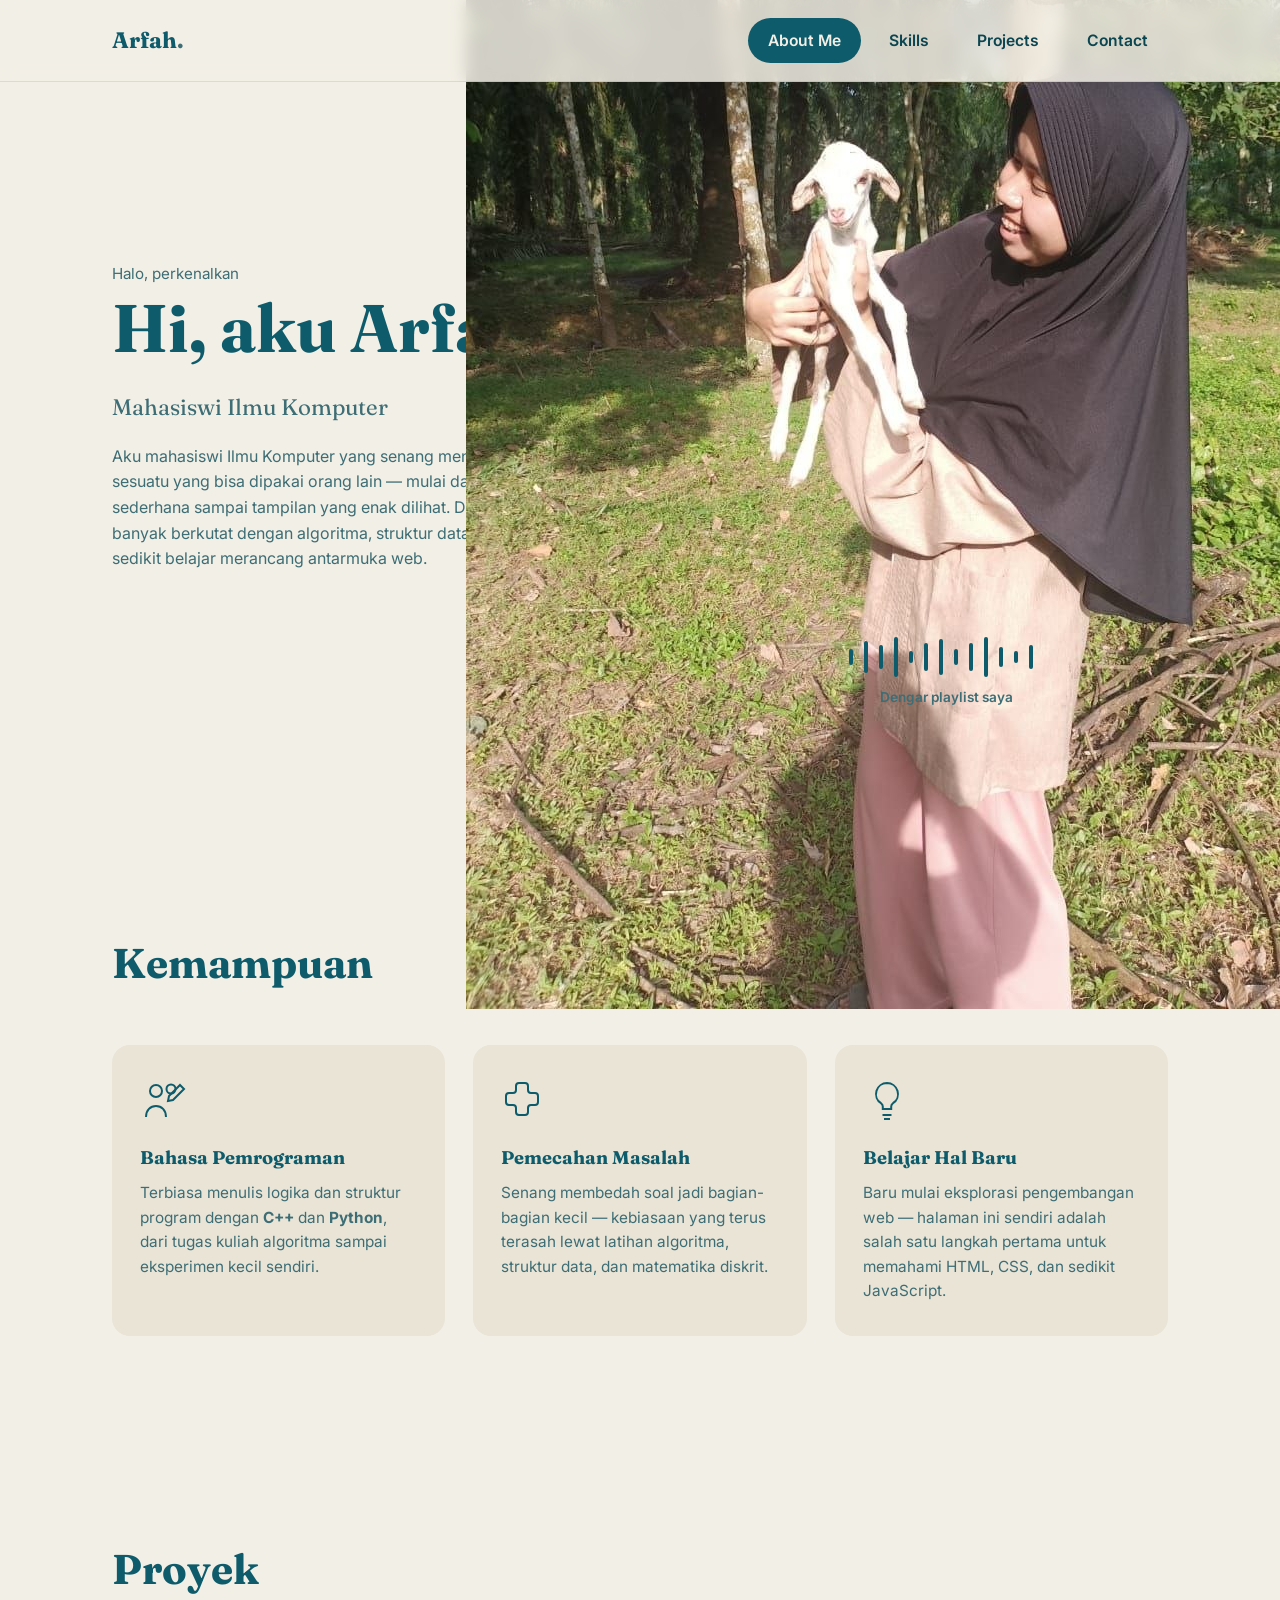
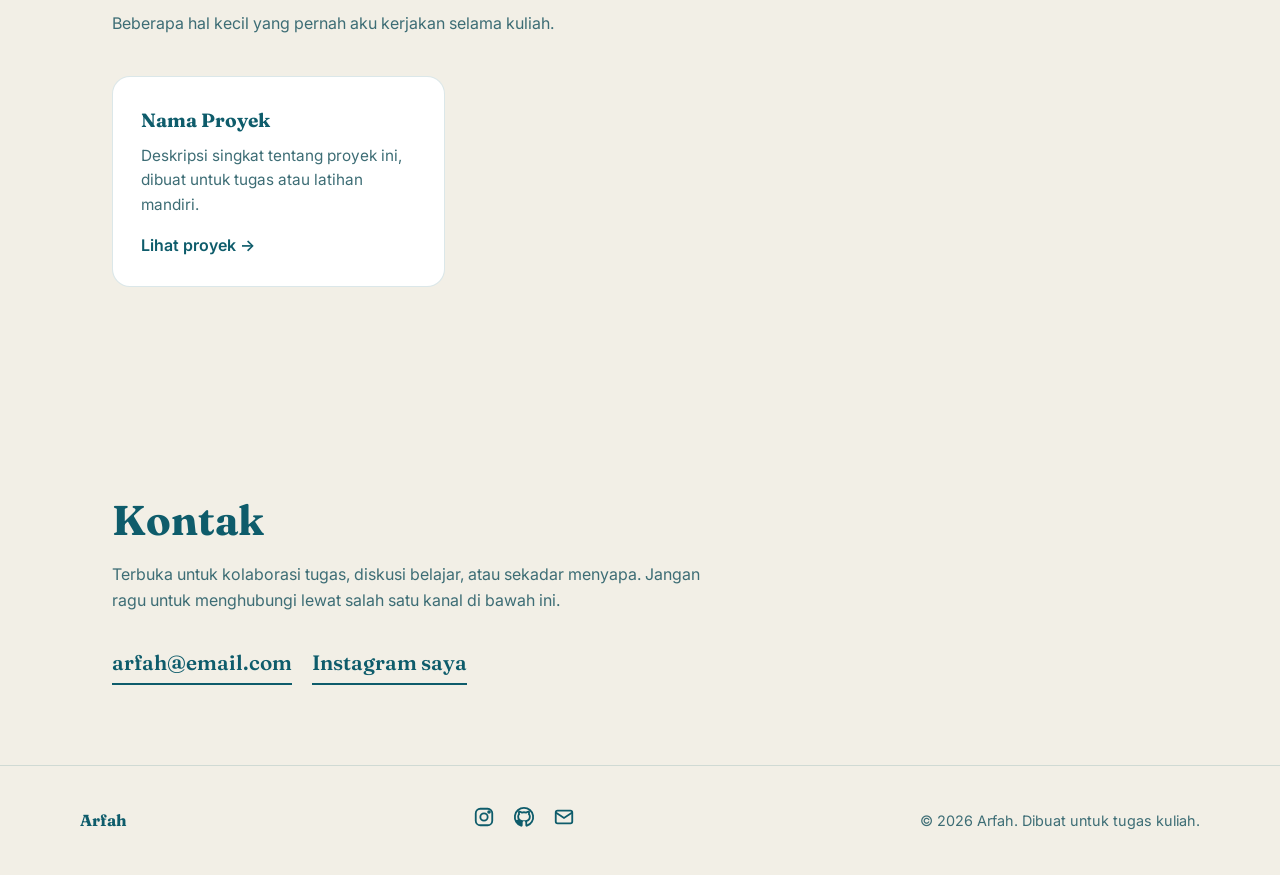
==== index.html @ 756901bc "Update index.html" ====
<!DOCTYPE html>
<html lang="id">
<head>
<meta charset="UTF-8">
<meta name="viewport" content="width=device-width, initial-scale=1.0">
<title>Arfah — Portofolio</title>
<link rel="preconnect" href="https://fonts.googleapis.com">
<link rel="preconnect" href="https://fonts.gstatic.com" crossorigin>
<link href="https://fonts.googleapis.com/css2?family=Fraunces:opsz,wght@9..144,400;9..144,600;9..144,700&family=Inter:wght@400;500;600;700&display=swap" rel="stylesheet">
<link rel="stylesheet" href="style.css">
</head>
<body>
 
<header class="topbar" id="topbar">
  <div class="topbar__inner">
    <a href="#about" class="brand">Arfah<span class="brand__dot">.</span></a>
    <nav class="nav" id="nav">
      <a href="#about" class="nav__link" data-section="about">About Me</a>
      <a href="#skills" class="nav__link" data-section="skills">Skills</a>
      <a href="#projects" class="nav__link" data-section="projects">Projects</a>
      <a href="#contact" class="nav__link" data-section="contact">Contact</a>
    </nav>
    <button class="nav-toggle" id="navToggle" aria-label="Buka menu" aria-expanded="false">
      <span></span><span></span><span></span>
    </button>
  </div>
</header>
 
<main>
 
  <!-- ABOUT -->
  <section id="about" class="section about">
    <div class="about__text">
      <p class="eyebrow">Halo, perkenalkan</p>
      <h1 class="about__title">Hi, aku Arfah</h1>
      <p class="about__role">Mahasiswi Ilmu Komputer</p>
      <p class="about__desc">
        Aku mahasiswi Ilmu Komputer yang senang mengubah ide jadi sesuatu yang bisa
        dipakai orang lain — mulai dari coretan logika sederhana sampai tampilan yang
        enak dilihat. Di semester ini aku banyak berkutat dengan algoritma, struktur data,
        dan sedikit demi sedikit belajar merancang antarmuka web.
      </p>
    </div>
    <div class="about__media">
      <div class="photo-box">
        <img src="arfah&mbek.jpg" alt="Foto Arfah">
      </div>
      <a href="https://open.spotify.com/user/gantidengantautanmu" class="waveform-link" target="_blank" rel="noopener" aria-label="Dengar playlist saya di Spotify">
        <svg class="waveform" viewBox="0 0 200 40" aria-hidden="true">
          <g stroke="currentColor" stroke-width="4" stroke-linecap="round">
            <line x1="5" y1="14" x2="5" y2="26"/>
            <line x1="20" y1="6" x2="20" y2="34"/>
            <line x1="35" y1="10" x2="35" y2="30"/>
            <line x1="50" y1="2" x2="50" y2="38"/>
            <line x1="65" y1="16" x2="65" y2="24"/>
            <line x1="80" y1="8" x2="80" y2="32"/>
            <line x1="95" y1="4" x2="95" y2="36"/>
            <line x1="110" y1="14" x2="110" y2="26"/>
            <line x1="125" y1="8" x2="125" y2="32"/>
            <line x1="140" y1="2" x2="140" y2="38"/>
            <line x1="155" y1="12" x2="155" y2="28"/>
            <line x1="170" y1="16" x2="170" y2="24"/>
            <line x1="185" y1="10" x2="185" y2="30"/>
          </g>
        </svg>
        <span class="waveform-link__label">Dengar playlist saya</span>
      </a>
    </div>
  </section>
 
  <!-- SKILLS -->
  <section id="skills" class="section skills">
    <h2 class="section__heading">Kemampuan</h2>
    <div class="skills__grid">
 
      <div class="skill-card">
        <div class="skill-card__icon">
          <svg viewBox="0 0 48 48" fill="none" stroke="currentColor" stroke-width="2">
            <circle cx="16" cy="14" r="6"/>
            <path d="M6 40c0-7 4.5-11 10-11s10 4 10 11"/>
            <circle cx="31" cy="12" r="4.5"/>
            <path d="M40 8l4 4-11 11-5 1 1-5z"/>
          </svg>
        </div>
        <h3>Bahasa Pemrograman</h3>
        <p>Terbiasa menulis logika dan struktur program dengan <strong>C++</strong> dan
          <strong>Python</strong>, dari tugas kuliah algoritma sampai eksperimen kecil sendiri.</p>
      </div>
 
      <div class="skill-card">
        <div class="skill-card__icon">
          <svg viewBox="0 0 48 48" fill="none" stroke="currentColor" stroke-width="2">
            <path d="M18 6h6a3 3 0 013 3v4a3 3 0 003 3h4a3 3 0 013 3v6a3 3 0 01-3 3h-4a3 3 0 00-3 3v4a3 3 0 01-3 3h-6a3 3 0 01-3-3v-4a3 3 0 00-3-3H8a3 3 0 01-3-3v-6a3 3 0 013-3h4a3 3 0 003-3V9a3 3 0 013-3z"/>
          </svg>
        </div>
        <h3>Pemecahan Masalah</h3>
        <p>Senang membedah soal jadi bagian-bagian kecil — kebiasaan yang terus terasah lewat
          latihan algoritma, struktur data, dan matematika diskrit.</p>
      </div>
 
      <div class="skill-card">
        <div class="skill-card__icon">
          <svg viewBox="0 0 48 48" fill="none" stroke="currentColor" stroke-width="2">
            <path d="M24 6a11 11 0 00-6 20.2c1.1.8 1.8 2 1.8 3.3V32h8.4v-2.5c0-1.3.7-2.5 1.8-3.3A11 11 0 0024 6z"/>
            <path d="M19.5 38h9M21 42h6"/>
          </svg>
        </div>
        <h3>Belajar Hal Baru</h3>
        <p>Baru mulai eksplorasi pengembangan web — halaman ini sendiri adalah salah satu
          langkah pertama untuk memahami HTML, CSS, dan sedikit JavaScript.</p>
      </div>
 
    </div>
  </section>
 
  <!-- PROJECTS -->
  <section id="projects" class="section projects">
    <h2 class="section__heading">Proyek</h2>
    <p class="section__intro">Beberapa hal kecil yang pernah aku kerjakan selama kuliah.</p>
 
    <div class="projects__grid">
      <article class="project-card">
        <h3>Nama Proyek</h3>
        <p>Deskripsi singkat tentang proyek ini, dibuat untuk tugas atau latihan mandiri.</p>
        <a href="#" class="project-card__link">Lihat proyek →</a>
      </article>
    </div>
  </section>
 
  <!-- CONTACT -->
  <section id="contact" class="section contact">
    <h2 class="section__heading">Kontak</h2>
    <p class="section__intro">
      Terbuka untuk kolaborasi tugas, diskusi belajar, atau sekadar menyapa.
      Jangan ragu untuk menghubungi lewat salah satu kanal di bawah ini.
    </p>
    <div class="contact__links">
      <a href="mailto:arfah@email.com" class="contact__link">arfah@email.com</a>
      <a href="#" class="contact__link">Instagram saya</a>
    </div>
  </section>
 
</main>
 
<footer class="footer">
  <div class="footer__inner">
    <p class="footer__name">Arfah</p>
    <div class="footer__socials">
      <a href="#" aria-label="Instagram">
        <svg viewBox="0 0 24 24" fill="none" stroke="currentColor" stroke-width="2"><rect x="3" y="3" width="18" height="18" rx="5"/><circle cx="12" cy="12" r="4"/><circle cx="17.5" cy="6.5" r="1"/></svg>
      </a>
      <a href="#" aria-label="GitHub">
        <svg viewBox="0 0 24 24" fill="none" stroke="currentColor" stroke-width="2"><path d="M12 2a10 10 0 00-3.16 19.49c.5.09.68-.22.68-.48v-1.7c-2.78.6-3.37-1.34-3.37-1.34-.46-1.16-1.11-1.47-1.11-1.47-.91-.62.07-.6.07-.6 1 .07 1.53 1.03 1.53 1.03.89 1.53 2.34 1.09 2.91.83.09-.65.35-1.09.63-1.34-2.22-.25-4.56-1.11-4.56-4.94 0-1.09.39-1.98 1.03-2.68-.1-.25-.45-1.27.1-2.65 0 0 .84-.27 2.75 1.02a9.4 9.4 0 015 0c1.9-1.29 2.75-1.02 2.75-1.02.55 1.38.2 2.4.1 2.65.64.7 1.03 1.59 1.03 2.68 0 3.84-2.34 4.68-4.57 4.93.36.31.68.92.68 1.85v2.74c0 .27.18.58.69.48A10 10 0 0012 2z"/></svg>
      </a>
      <a href="mailto:arfah@email.com" aria-label="Email">
        <svg viewBox="0 0 24 24" fill="none" stroke="currentColor" stroke-width="2"><rect x="3" y="5" width="18" height="14" rx="2"/><path d="M3 7l9 6 9-6"/></svg>
      </a>
    </div>
    <p class="footer__copy">© 2026 Arfah. Dibuat untuk tugas kuliah.</p>
  </div>
</footer>
 
<script src="script.js"></script>
</body>
</html>
---- style.css ----
/* ===== Variabel & Reset ===== */
:root {
  --bg: #f2efe6;
  --ink: #0e5c6b;
  --ink-dark: #0a4550;
  --ink-soft: #3d6d75;
  --paper: #ffffff;
  --card: #e9e4d6;
  --radius: 18px;
  --max-width: 1120px;
  --font-display: "Fraunces", serif;
  --font-body: "Inter", sans-serif;
}
 
* { box-sizing: border-box; }
 
html {
  scroll-behavior: smooth;
  scroll-padding-top: 90px;
}
 
body {
  margin: 0;
  background: var(--bg);
  color: var(--ink-dark);
  font-family: var(--font-body);
  line-height: 1.6;
}
 
h1, h2, h3 {
  font-family: var(--font-display);
  color: var(--ink);
  margin: 0 0 0.4em;
}
 
p { margin: 0 0 1em; }
 
a { color: inherit; }
 
.section {
  max-width: var(--max-width);
  margin: 0 auto;
  padding: 120px 32px 80px;
}
 
.section__heading {
  font-size: clamp(2rem, 4vw, 2.6rem);
  margin-bottom: 0.2em;
}
 
.section__intro {
  max-width: 60ch;
  color: var(--ink-soft);
}
 
.eyebrow {
  color: var(--ink-soft);
  font-size: 0.95rem;
  margin-bottom: 0.4em;
}
 
.btn {
  display: inline-block;
  padding: 14px 28px;
  border-radius: 999px;
  font-weight: 600;
  text-decoration: none;
  transition: transform 0.15s ease, background 0.15s ease;
}
 
.btn--primary {
  background: var(--ink);
  color: var(--bg);
}
 
.btn--primary:hover {
  background: var(--ink-dark);
  transform: translateY(-2px);
}
 
/* ===== Top Navigation ===== */
.topbar {
  position: fixed;
  top: 0;
  left: 0;
  right: 0;
  z-index: 100;
  background: rgba(242, 239, 230, 0.85);
  backdrop-filter: blur(8px);
  border-bottom: 1px solid rgba(14, 92, 107, 0.12);
}
 
.topbar__inner {
  max-width: var(--max-width);
  margin: 0 auto;
  padding: 18px 32px;
  display: flex;
  align-items: center;
  justify-content: space-between;
}
 
.brand {
  font-family: var(--font-display);
  font-size: 1.4rem;
  font-weight: 700;
  color: var(--ink);
  text-decoration: none;
}
 
.brand__dot { color: var(--ink-soft); }
 
.nav {
  display: flex;
  gap: 8px;
}
 
.nav__link {
  text-decoration: none;
  color: var(--ink-dark);
  font-weight: 600;
  font-size: 0.98rem;
  padding: 10px 20px;
  border-radius: 999px;
  transition: background 0.2s ease, color 0.2s ease;
}
 
.nav__link:hover {
  background: rgba(14, 92, 107, 0.08);
}
 
.nav__link.is-active {
  background: var(--ink);
  color: var(--bg);
}
 
.nav-toggle {
  display: none;
  flex-direction: column;
  justify-content: center;
  gap: 5px;
  width: 40px;
  height: 40px;
  background: none;
  border: none;
  cursor: pointer;
}
 
.nav-toggle span {
  display: block;
  width: 100%;
  height: 2px;
  background: var(--ink);
}
 
/* ===== About ===== */
.about {
  display: flex;
  align-items: center;
  gap: 64px;
  min-height: 90vh;
}
 
.about__text { flex: 1 1 50%; }
 
.about__title {
  font-size: clamp(2.6rem, 6vw, 4.2rem);
  line-height: 1.05;
}
 
.about__role {
  font-family: var(--font-display);
  font-size: 1.4rem;
  color: var(--ink-soft);
  margin-bottom: 0.8em;
}
 
.about__desc {
  max-width: 52ch;
  color: var(--ink-soft);
}
 
.about__media {
  flex: 1 1 40%;
  display: flex;
  flex-direction: column;
  align-items: center;
  gap: 20px;
}
 
.photo-box {
  width: 100%;
  aspect-ratio: 4 / 5;
  max-width: 380px;
  background: var(--ink);
  border-radius: var(--radius);
  display: flex;
  align-items: center;
  justify-content: center;
  color: var(--bg);
  font-weight: 600;
  letter-spacing: 0.04em;
  text-align: center;
  padding: 20px;
}
 
.waveform-link {
  display: inline-flex;
  flex-direction: column;
  align-items: center;
  gap: 10px;
  text-decoration: none;
  color: var(--ink);
  padding: 10px 18px;
  border-radius: 999px;
  transition: background 0.2s ease, transform 0.15s ease;
}
 
.waveform-link:hover {
  background: rgba(14, 92, 107, 0.08);
  transform: translateY(-2px);
}
 
.waveform {
  width: 200px;
  height: 40px;
  color: var(--ink);
}
 
.waveform-link__label {
  font-size: 0.85rem;
  font-weight: 600;
  color: var(--ink-soft);
}
 
/* ===== Skills ===== */
.skills__grid {
  display: grid;
  grid-template-columns: repeat(3, 1fr);
  gap: 28px;
  margin-top: 48px;
}
 
.skill-card {
  background: var(--card);
  border-radius: var(--radius);
  padding: 32px 28px;
}
 
.skill-card__icon {
  width: 48px;
  height: 48px;
  color: var(--ink);
  margin-bottom: 18px;
}
 
.skill-card h3 {
  font-size: 1.15rem;
  margin-bottom: 0.5em;
}
 
.skill-card p {
  color: var(--ink-soft);
  font-size: 0.96rem;
  margin: 0;
}
 
/* ===== Projects ===== */
.projects__grid {
  display: grid;
  grid-template-columns: repeat(3, 1fr);
  gap: 28px;
  margin-top: 40px;
}
 
.project-card {
  grid-column: span 1;
  max-width: 380px;
  background: var(--paper);
  border: 1px solid rgba(14, 92, 107, 0.15);
  border-radius: var(--radius);
  padding: 28px;
  display: flex;
  flex-direction: column;
}
 
.project-card h3 {
  font-size: 1.2rem;
}
 
.project-card p {
  color: var(--ink-soft);
  font-size: 0.96rem;
  flex-grow: 1;
}
 
.project-card__link {
  text-decoration: none;
  font-weight: 600;
  color: var(--ink);
}
 
/* ===== Contact ===== */
.contact__links {
  display: flex;
  flex-wrap: wrap;
  gap: 20px;
  margin-top: 32px;
}
 
.contact__link {
  text-decoration: none;
  font-family: var(--font-display);
  font-weight: 600;
  font-size: 1.3rem;
  color: var(--ink);
  border-bottom: 2px solid var(--ink);
  padding-bottom: 4px;
}
 
/* ===== Footer ===== */
.footer {
  border-top: 1px solid rgba(14, 92, 107, 0.15);
  padding: 40px 32px;
}
 
.footer__inner {
  max-width: var(--max-width);
  margin: 0 auto;
  display: flex;
  flex-wrap: wrap;
  align-items: center;
  justify-content: space-between;
  gap: 20px;
}
 
.footer__name {
  font-family: var(--font-display);
  font-weight: 700;
  color: var(--ink);
  margin: 0;
}
 
.footer__socials {
  display: flex;
  gap: 18px;
}
 
.footer__socials svg {
  width: 22px;
  height: 22px;
  color: var(--ink);
}
 
.footer__copy {
  color: var(--ink-soft);
  font-size: 0.9rem;
  margin: 0;
}
 
/* ===== Media Queries ===== */
@media (max-width: 900px) {
  .about { flex-direction: column-reverse; text-align: center; gap: 40px; }
  .about__desc { margin-left: auto; margin-right: auto; }
  .about__media { align-items: center; }
  .skills__grid { grid-template-columns: repeat(2, 1fr); }
  .projects__grid { grid-template-columns: repeat(2, 1fr); }
}
 
@media (max-width: 680px) {
  .topbar__inner { padding: 16px 20px; }
  .nav {
    position: absolute;
    top: 100%;
    left: 0;
    right: 0;
    background: var(--bg);
    flex-direction: column;
    padding: 12px 20px 20px;
    border-bottom: 1px solid rgba(14, 92, 107, 0.12);
    display: none;
  }
  .nav.is-open { display: flex; }
  .nav__link { text-align: center; }
  .nav-toggle { display: flex; }
 
  .section { padding: 100px 20px 60px; }
  .skills__grid { grid-template-columns: 1fr; }
  .projects__grid { grid-template-columns: 1fr; }
  .footer__inner { flex-direction: column; text-align: center; }
}
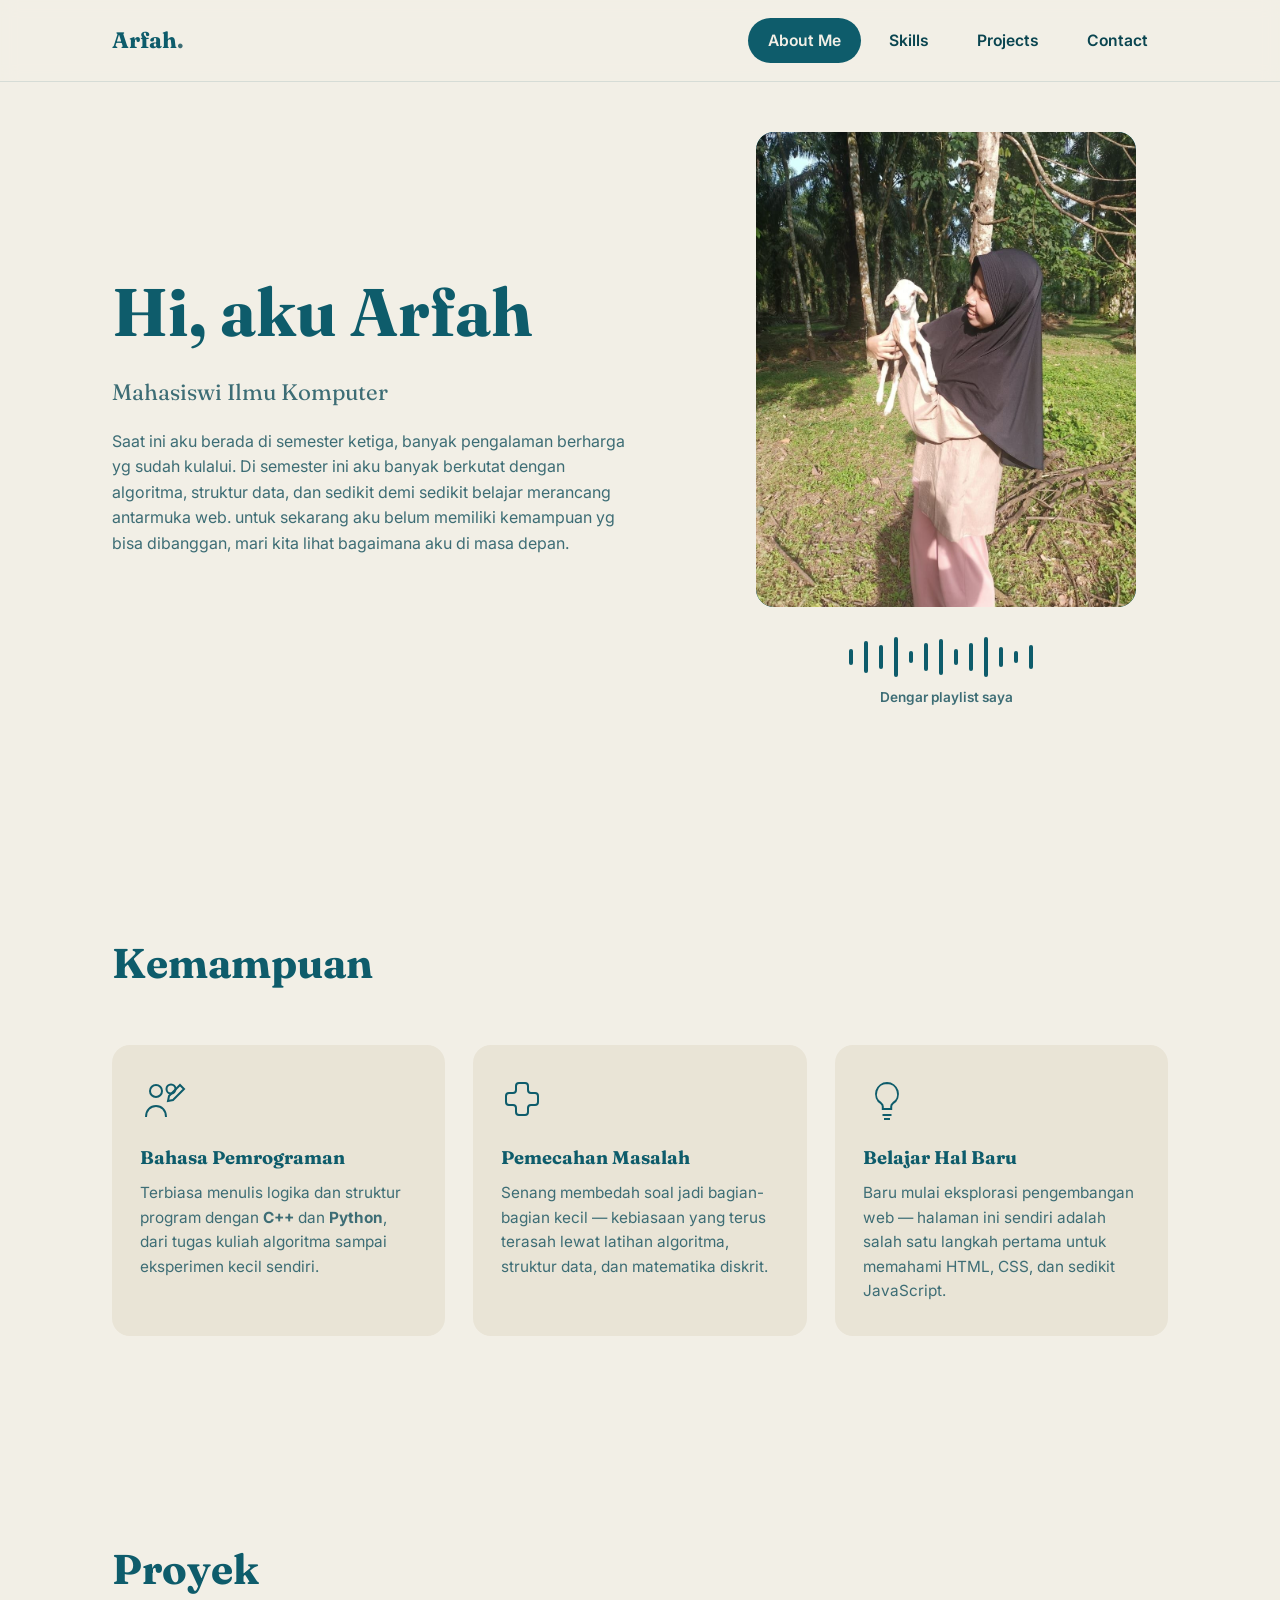
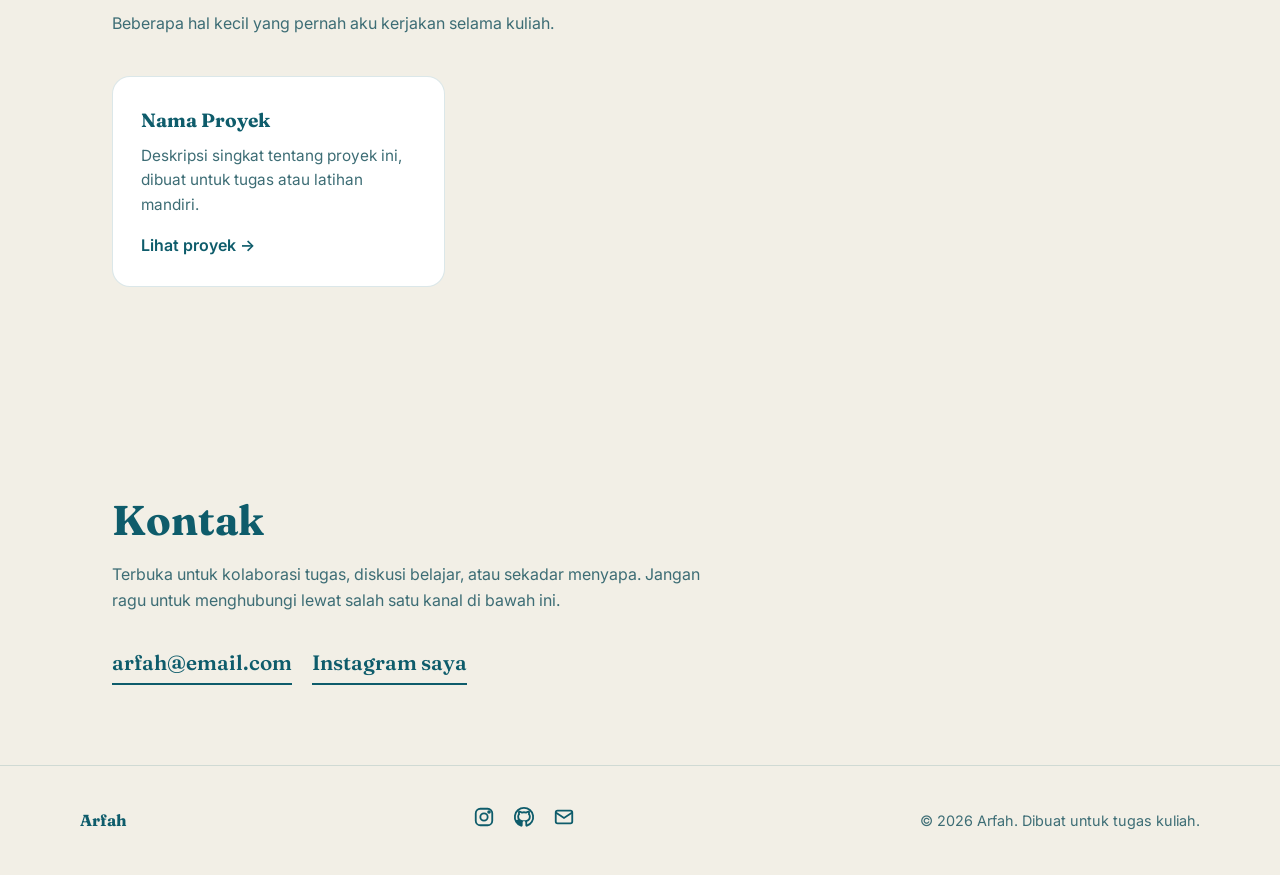
==== commit f3297b7f: "Update index.html" ====
--- a/index.html
+++ b/index.html
@@ -31,21 +31,20 @@
   <!-- ABOUT -->
   <section id="about" class="section about">
     <div class="about__text">
-      <p class="eyebrow">Halo, perkenalkan</p>
       <h1 class="about__title">Hi, aku Arfah</h1>
       <p class="about__role">Mahasiswi Ilmu Komputer</p>
       <p class="about__desc">
-        Aku mahasiswi Ilmu Komputer yang senang mengubah ide jadi sesuatu yang bisa
-        dipakai orang lain — mulai dari coretan logika sederhana sampai tampilan yang
-        enak dilihat. Di semester ini aku banyak berkutat dengan algoritma, struktur data,
+        Saat ini aku berada di semester ketiga, banyak pengalaman berharga yg sudah kulalui.
+        Di semester ini aku banyak berkutat dengan algoritma, struktur data,
         dan sedikit demi sedikit belajar merancang antarmuka web.
+        untuk sekarang aku belum memiliki kemampuan yg bisa dibanggan, mari kita lihat bagaimana aku di masa depan.
       </p>
     </div>
     <div class="about__media">
       <div class="photo-box">
         <img src="arfah&mbek.jpg" alt="Foto Arfah">
       </div>
-      <a href="https://open.spotify.com/user/gantidengantautanmu" class="waveform-link" target="_blank" rel="noopener" aria-label="Dengar playlist saya di Spotify">
+      <a href="https://open.spotify.com/user/31gzqc42ki2uyovnja562tnfj3da" class="waveform-link" target="_blank" rel="noopener" aria-label="Dengar playlist saya di Spotify">
         <svg class="waveform" viewBox="0 0 200 40" aria-hidden="true">
           <g stroke="currentColor" stroke-width="4" stroke-linecap="round">
             <line x1="5" y1="14" x2="5" y2="26"/>
@@ -136,7 +135,7 @@
     </p>
     <div class="contact__links">
       <a href="mailto:arfah@email.com" class="contact__link">arfah@email.com</a>
-      <a href="#" class="contact__link">Instagram saya</a>
+      <a href="https://www.instagram.com/first.theone.ineffable/" class="contact__link">Instagram saya</a>
     </div>
   </section>
  
--- a/style.css
+++ b/style.css
@@ -200,7 +200,14 @@
   font-weight: 600;
   letter-spacing: 0.04em;
   text-align: center;
-  padding: 20px;
+  overflow: hidden;
+}
+
+.photo-box img {
+  width: 100%;
+  height: 100%;
+  object-fit: cover;
+  border-radius: var(--radius);
 }
  
 .waveform-link {
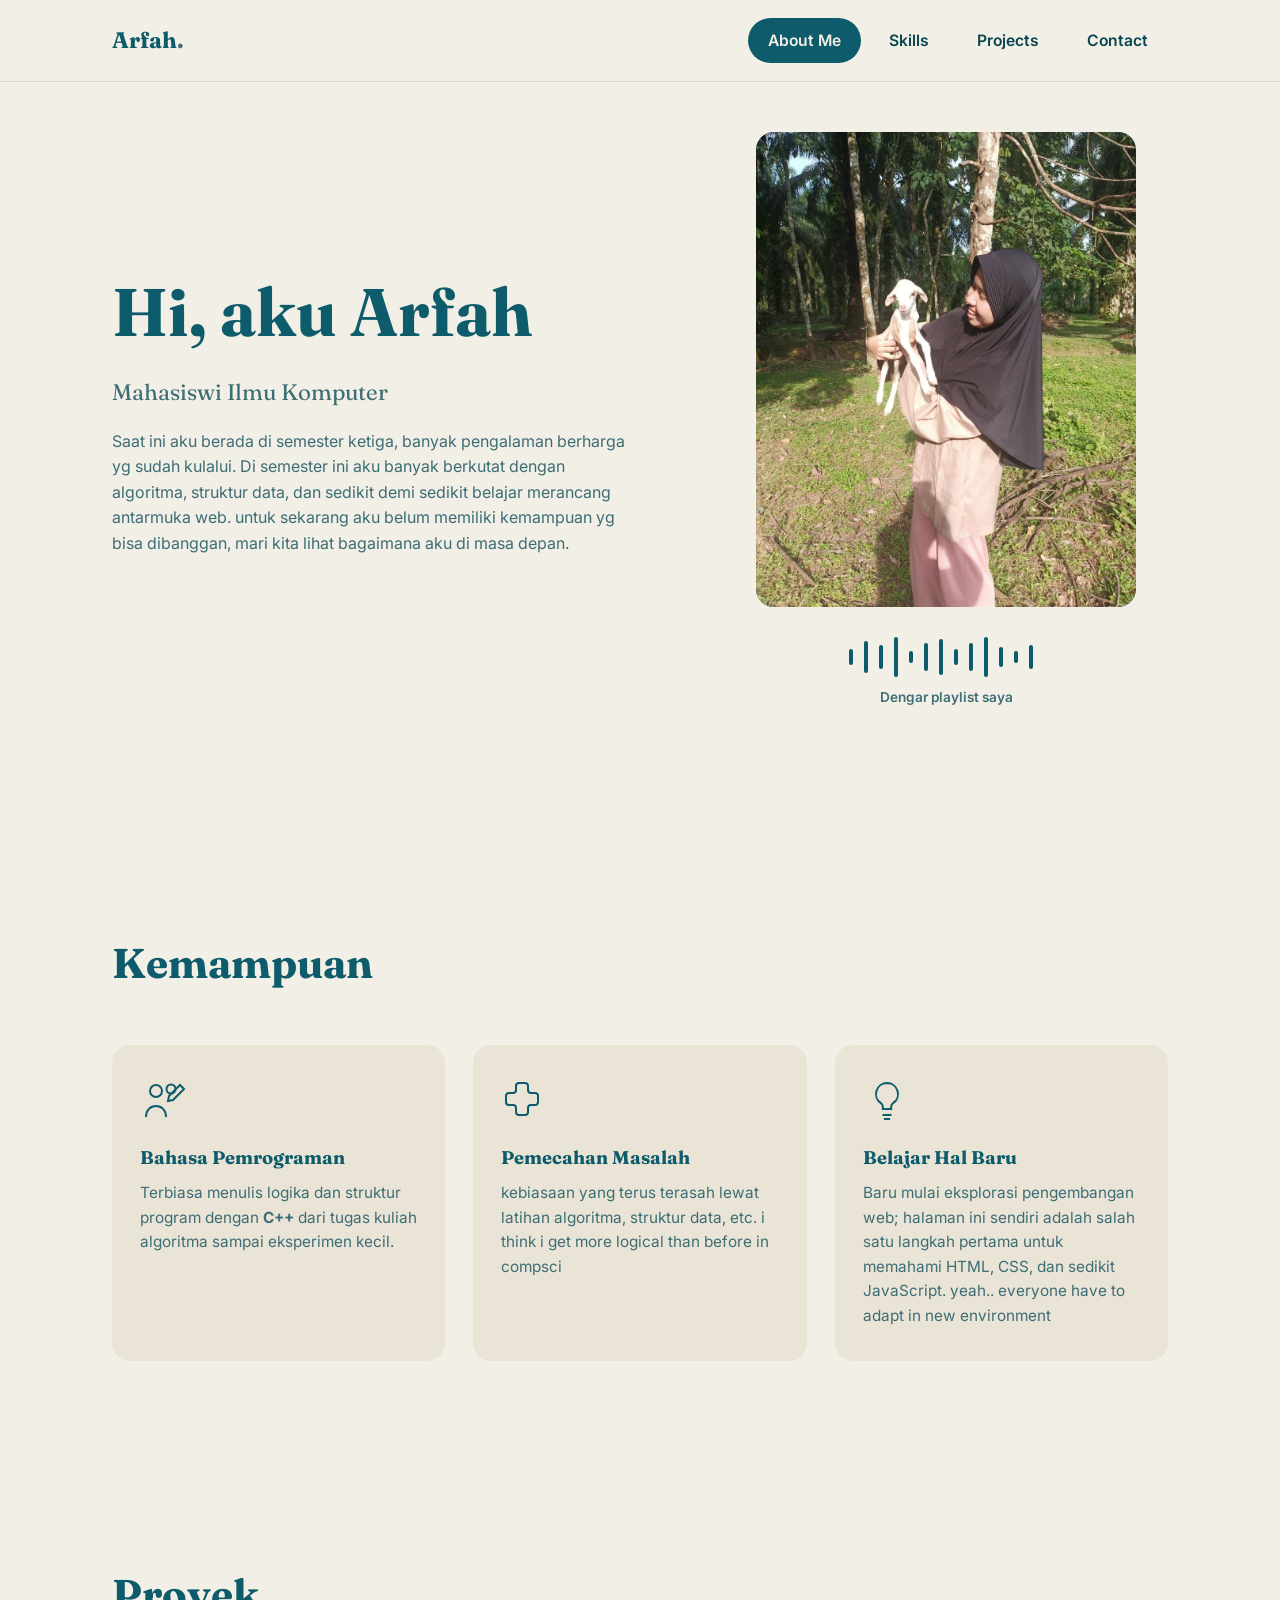
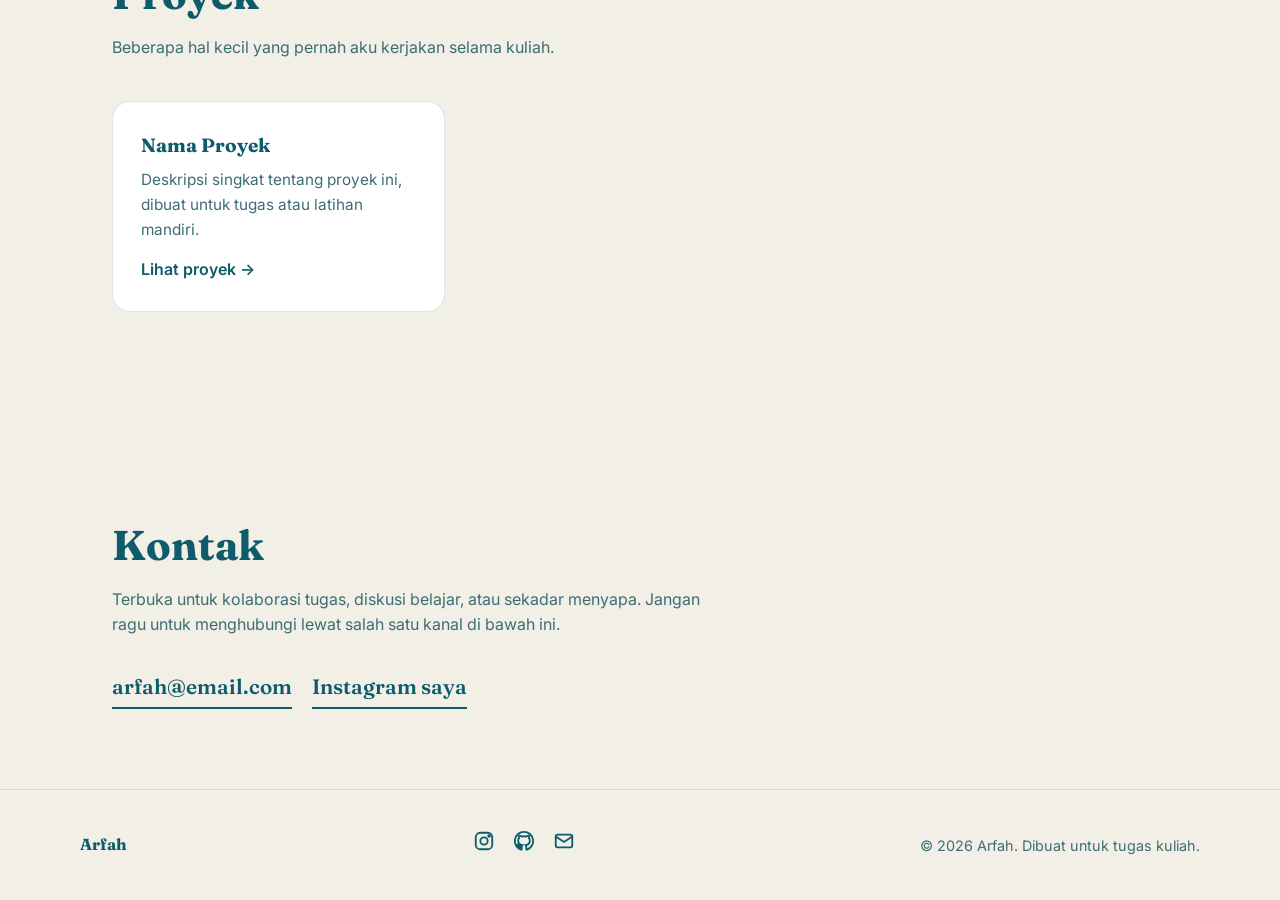
==== commit 08d33d7a: "Update index.html" ====
--- a/index.html
+++ b/index.html
@@ -44,7 +44,7 @@
       <div class="photo-box">
         <img src="arfah&mbek.jpg" alt="Foto Arfah">
       </div>
-      <a href="https://open.spotify.com/user/31gzqc42ki2uyovnja562tnfj3da" class="waveform-link" target="_blank" rel="noopener" aria-label="Dengar playlist saya di Spotify">
+      <a href="https://open.spotify.com/user/31gzqc42ki2uyovnja562tnfj3da" class="waveform-link" target="_blank" rel="noopener">
         <svg class="waveform" viewBox="0 0 200 40" aria-hidden="true">
           <g stroke="currentColor" stroke-width="4" stroke-linecap="round">
             <line x1="5" y1="14" x2="5" y2="26"/>
@@ -82,8 +82,8 @@
           </svg>
         </div>
         <h3>Bahasa Pemrograman</h3>
-        <p>Terbiasa menulis logika dan struktur program dengan <strong>C++</strong> dan
-          <strong>Python</strong>, dari tugas kuliah algoritma sampai eksperimen kecil sendiri.</p>
+        <p>Terbiasa menulis logika dan struktur program dengan <strong>C++</strong>
+         dari tugas kuliah algoritma sampai eksperimen kecil.</p>
       </div>
  
       <div class="skill-card">
@@ -93,8 +93,9 @@
           </svg>
         </div>
         <h3>Pemecahan Masalah</h3>
-        <p>Senang membedah soal jadi bagian-bagian kecil — kebiasaan yang terus terasah lewat
-          latihan algoritma, struktur data, dan matematika diskrit.</p>
+        <p>kebiasaan yang terus terasah lewat latihan algoritma, struktur data, etc.
+           i think i get more logical than before in compsci
+        </p>
       </div>
  
       <div class="skill-card">
@@ -105,8 +106,8 @@
           </svg>
         </div>
         <h3>Belajar Hal Baru</h3>
-        <p>Baru mulai eksplorasi pengembangan web — halaman ini sendiri adalah salah satu
-          langkah pertama untuk memahami HTML, CSS, dan sedikit JavaScript.</p>
+        <p>Baru mulai eksplorasi pengembangan web; halaman ini sendiri adalah salah satu
+          langkah pertama untuk memahami HTML, CSS, dan sedikit JavaScript. yeah.. everyone have to adapt in new environment</p>
       </div>
  
     </div>
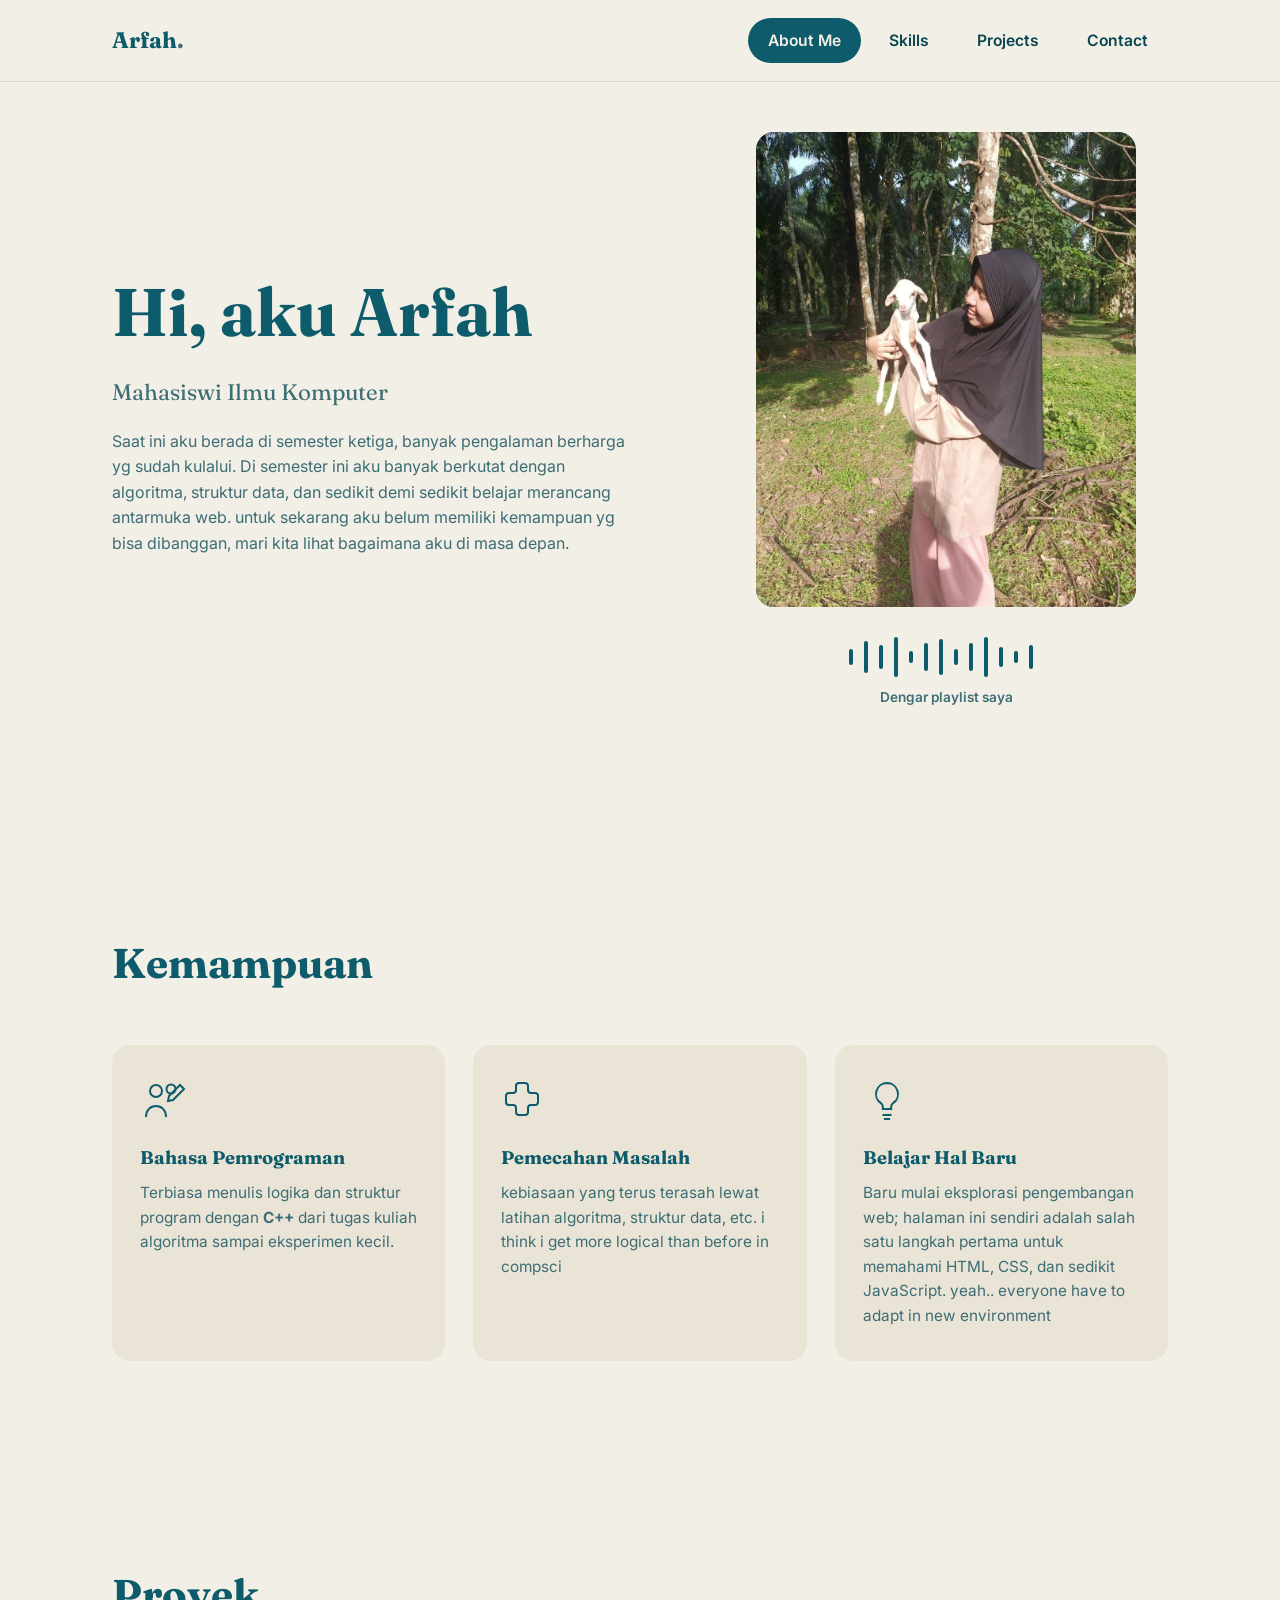
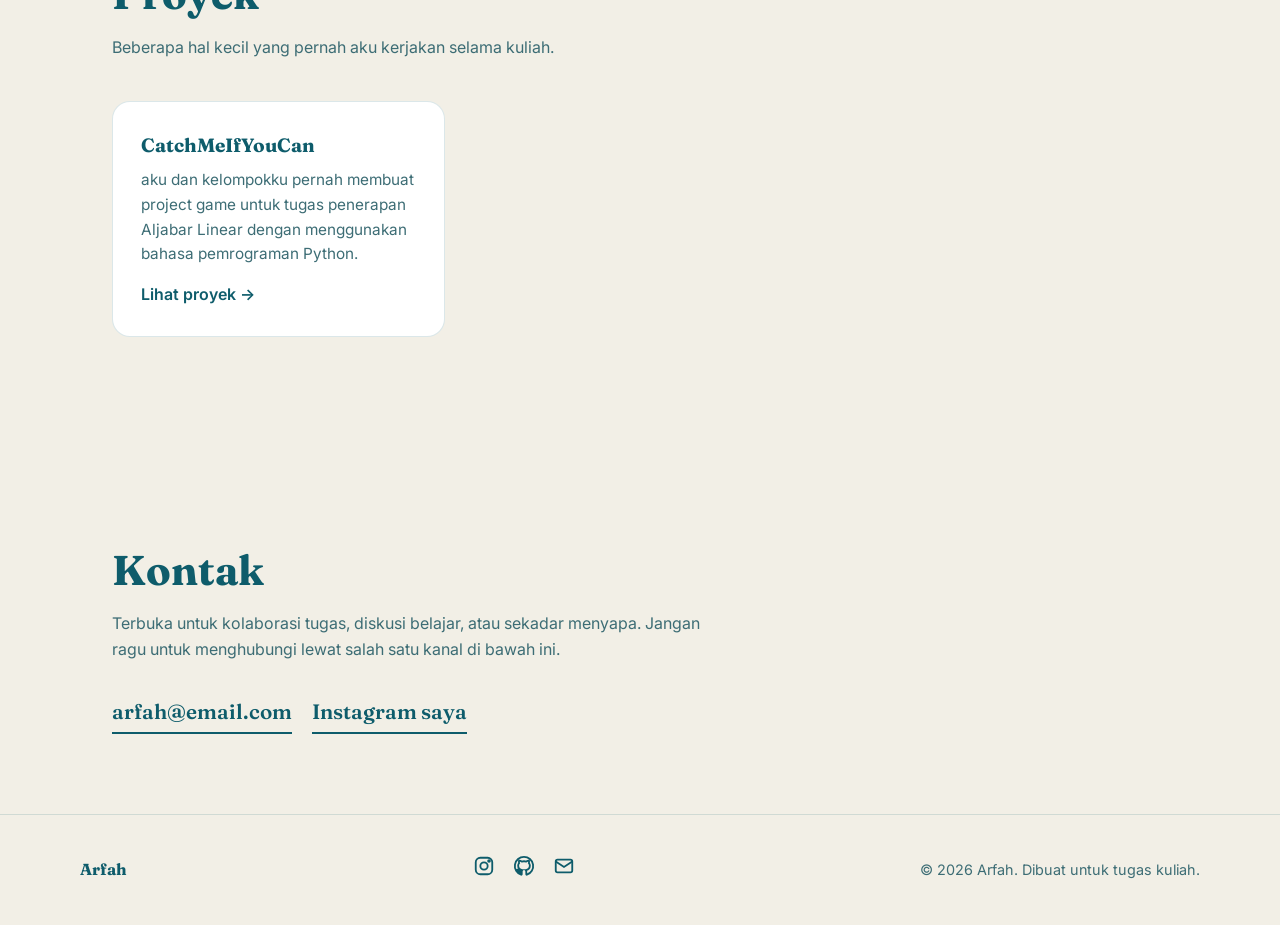
==== commit b21fde8c: "Update project details in index.html" ====
--- a/index.html
+++ b/index.html
@@ -120,9 +120,9 @@
  
     <div class="projects__grid">
       <article class="project-card">
-        <h3>Nama Proyek</h3>
-        <p>Deskripsi singkat tentang proyek ini, dibuat untuk tugas atau latihan mandiri.</p>
-        <a href="#" class="project-card__link">Lihat proyek →</a>
+        <h3>CatchMeIfYouCan</h3>
+        <p>aku dan kelompokku pernah membuat project game untuk tugas penerapan Aljabar Linear dengan menggunakan bahasa pemrograman Python.</p>
+        <a href="https://github.com/arfah-code/game-pythonALin/blob/main/README.md" class="project-card__link">Lihat proyek →</a>
       </article>
     </div>
   </section>
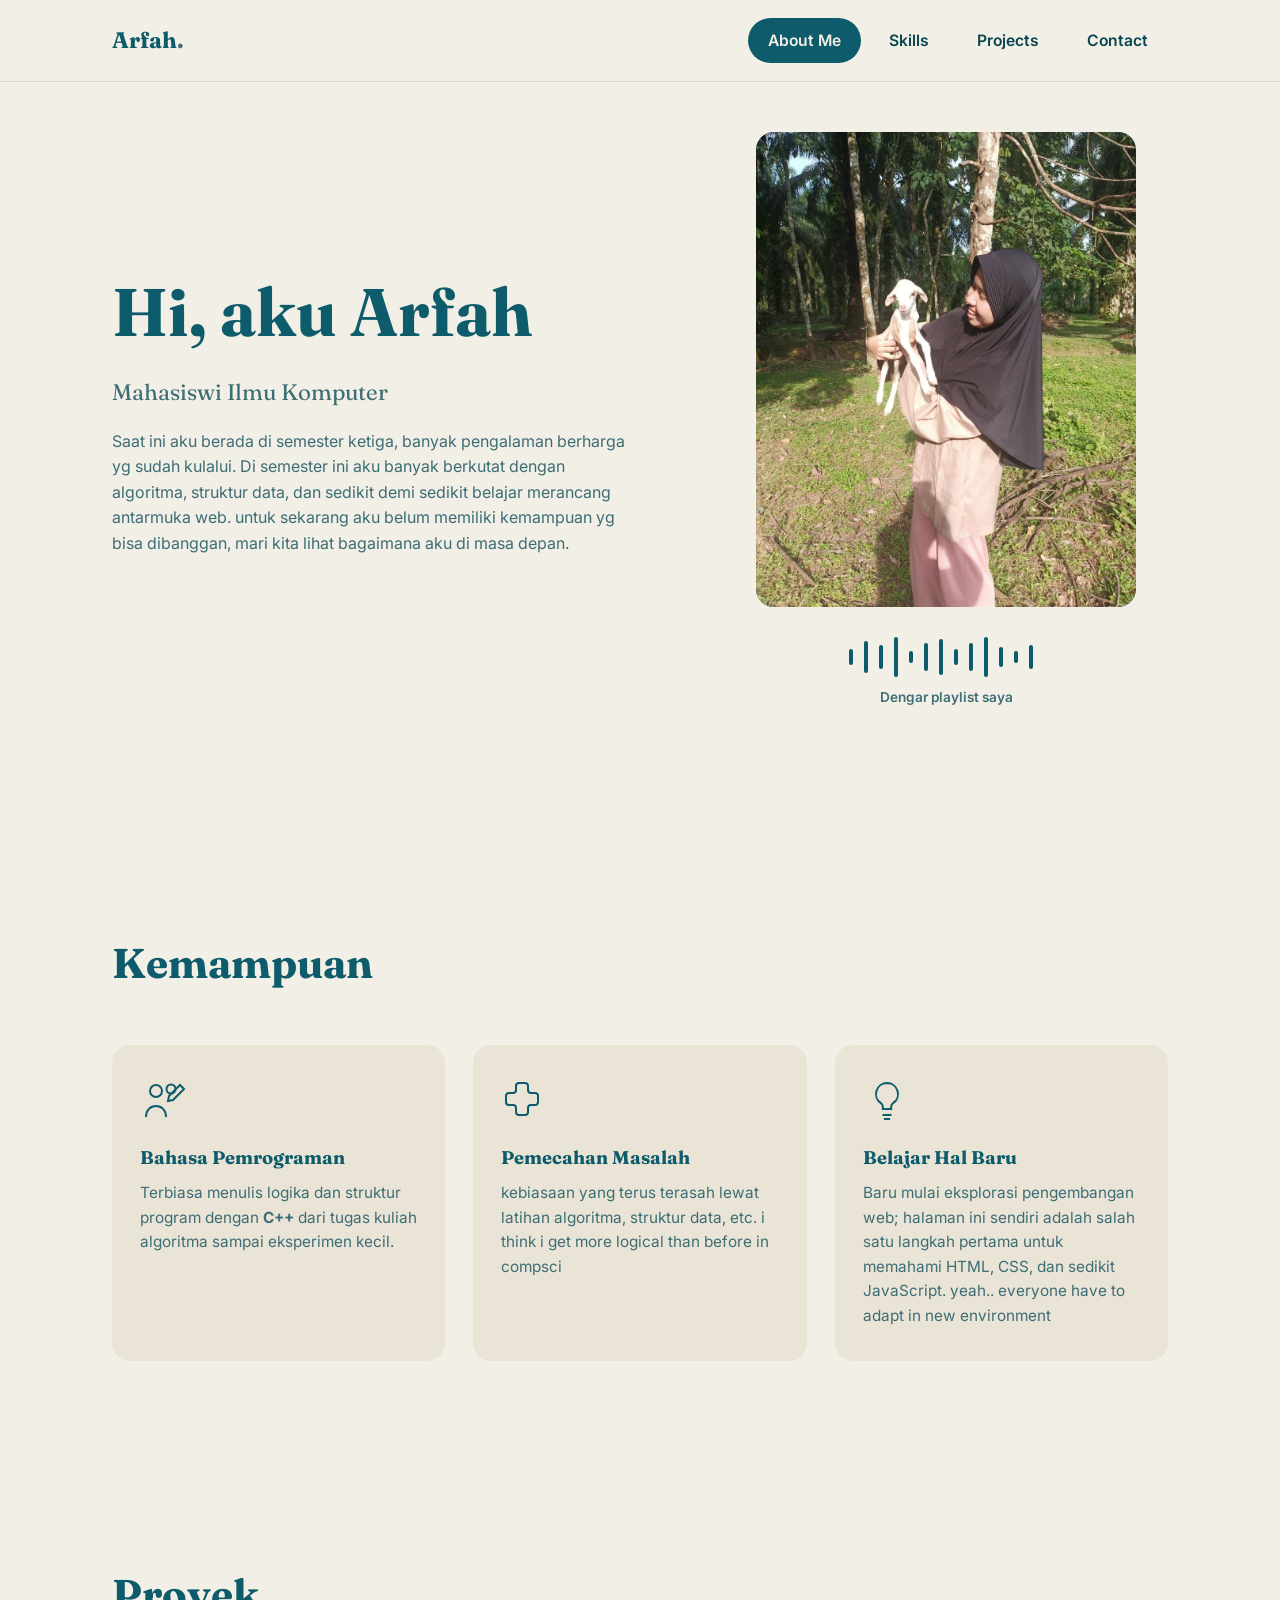
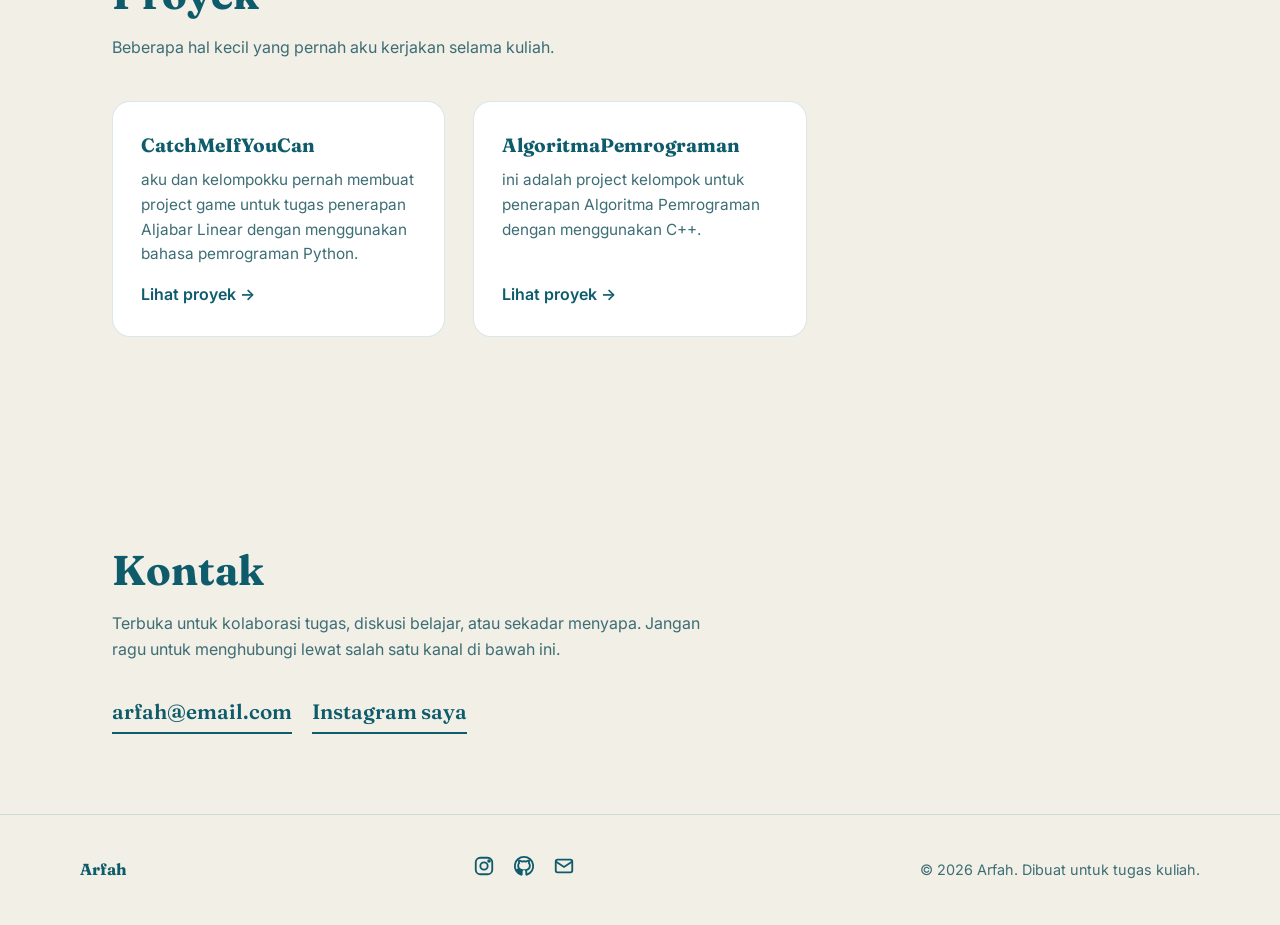
==== commit 1fce322c: "Add new project card for Algoritma Pemrograman" ====
--- a/index.html
+++ b/index.html
@@ -124,6 +124,11 @@
         <p>aku dan kelompokku pernah membuat project game untuk tugas penerapan Aljabar Linear dengan menggunakan bahasa pemrograman Python.</p>
         <a href="https://github.com/arfah-code/game-pythonALin/blob/main/README.md" class="project-card__link">Lihat proyek →</a>
       </article>
+      <article class="project-card">
+        <h3>AlgoritmaPemrograman</h3>
+        <p>ini adalah project kelompok untuk penerapan Algoritma Pemrograman dengan menggunakan C++.</p>
+        <a href="https://github.com/rizqafaiza/UAS_AP_18tulation" class="project-card__link" target="_blank" rel="noopener">Lihat proyek →</a>
+      </article>
     </div>
   </section>
  
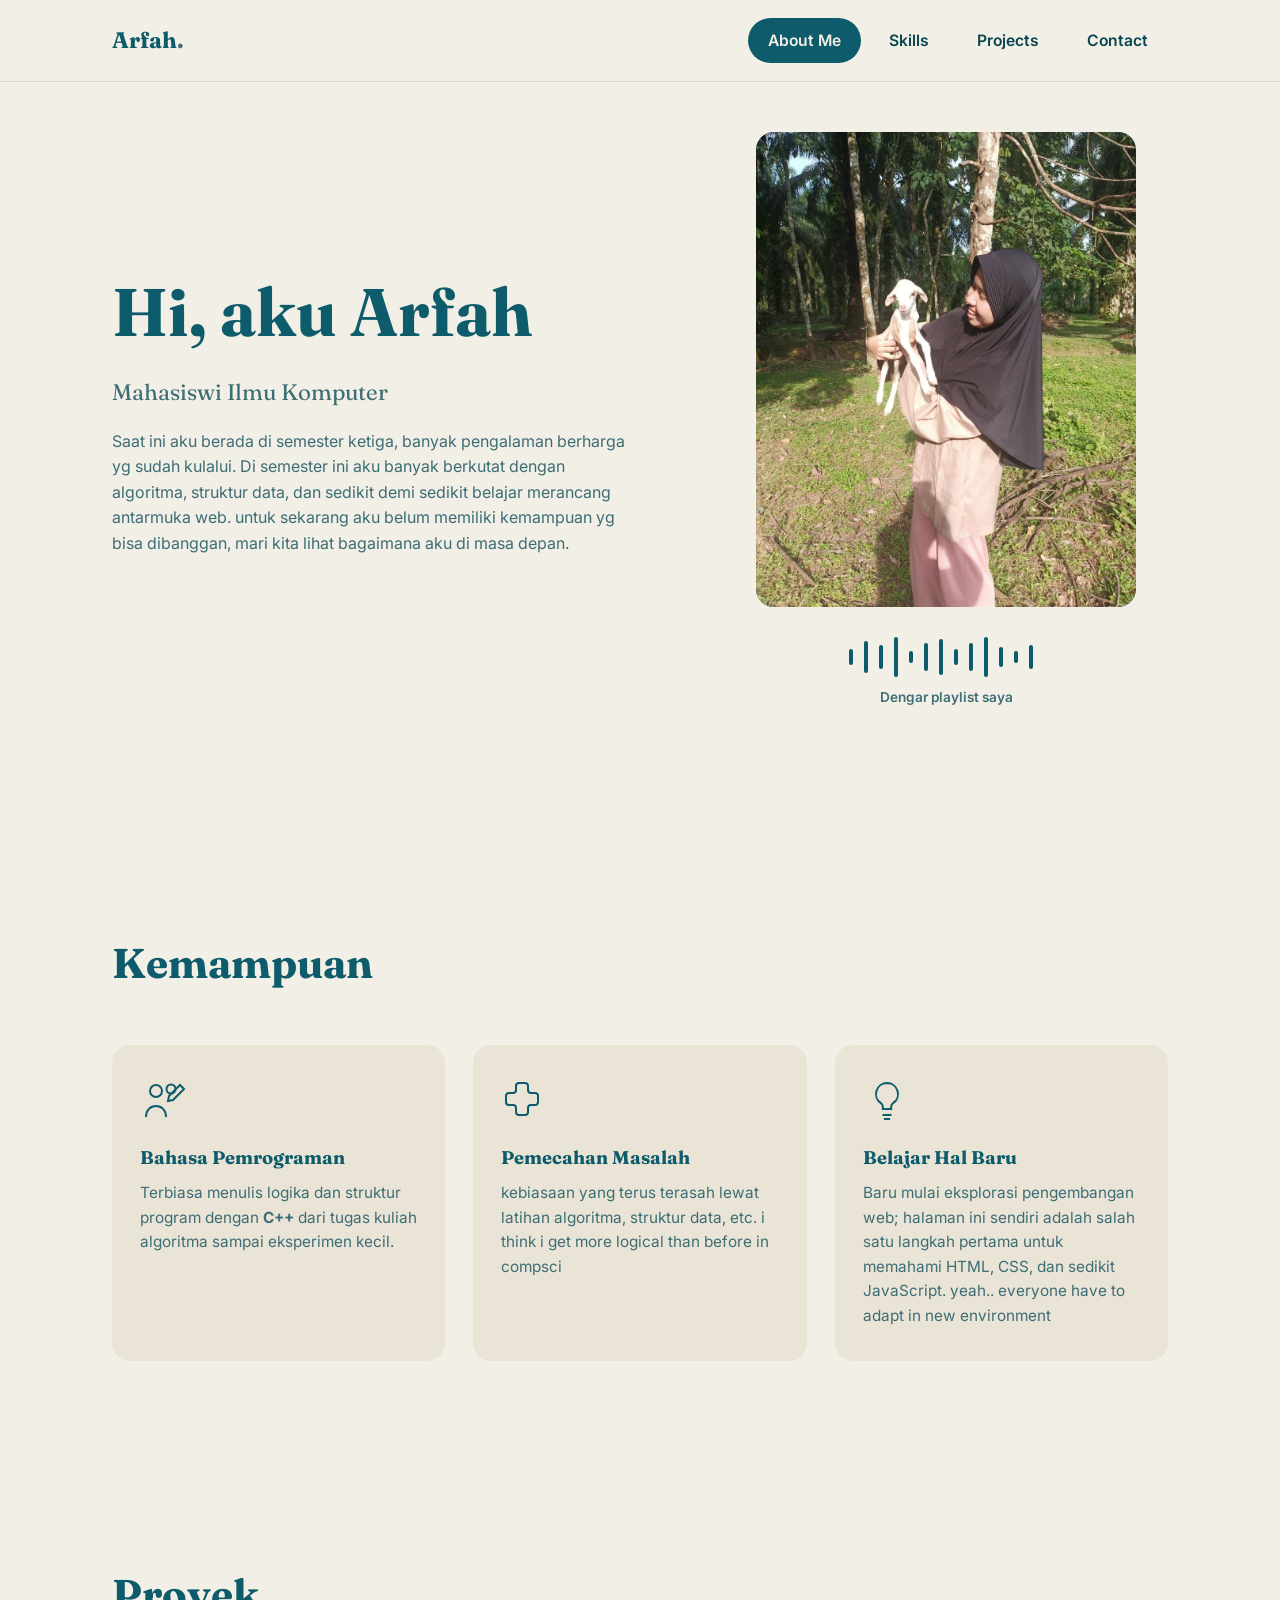
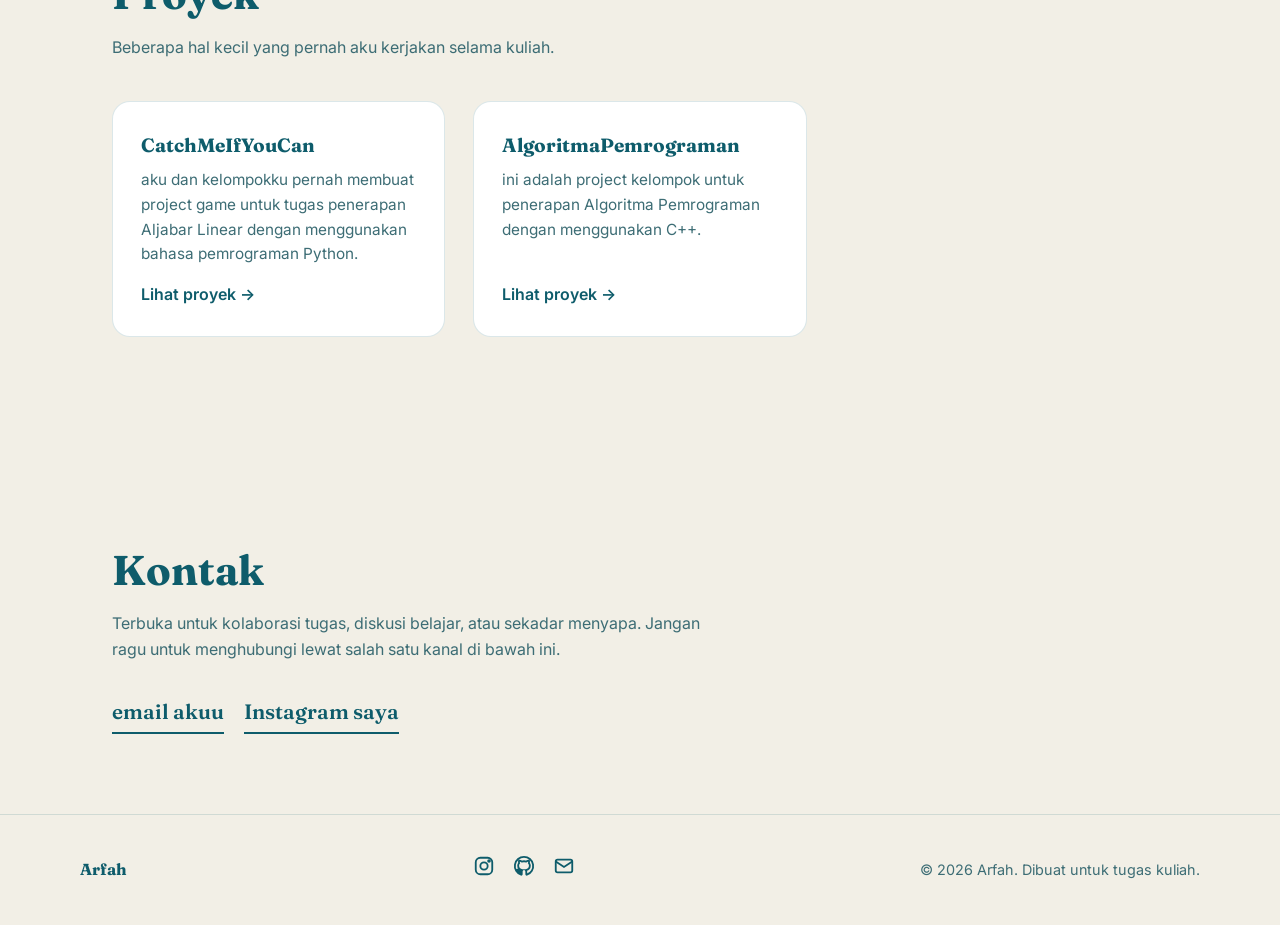
==== commit a30d7721: "Update index.html" ====
--- a/index.html
+++ b/index.html
@@ -140,7 +140,7 @@
       Jangan ragu untuk menghubungi lewat salah satu kanal di bawah ini.
     </p>
     <div class="contact__links">
-      <a href="mailto:arfah@email.com" class="contact__link">arfah@email.com</a>
+      <a href="mailto:arfahmadani226@gmail.com" class="contact__link">email akuu</a>
       <a href="https://www.instagram.com/first.theone.ineffable/" class="contact__link">Instagram saya</a>
     </div>
   </section>
@@ -151,13 +151,13 @@
   <div class="footer__inner">
     <p class="footer__name">Arfah</p>
     <div class="footer__socials">
-      <a href="#" aria-label="Instagram">
+      <a href="https://www.instagram.com/first.theone.ineffable/" aria-label="Instagram">
         <svg viewBox="0 0 24 24" fill="none" stroke="currentColor" stroke-width="2"><rect x="3" y="3" width="18" height="18" rx="5"/><circle cx="12" cy="12" r="4"/><circle cx="17.5" cy="6.5" r="1"/></svg>
       </a>
-      <a href="#" aria-label="GitHub">
+      <a href="https://github.com/arfah-code" aria-label="GitHub">
         <svg viewBox="0 0 24 24" fill="none" stroke="currentColor" stroke-width="2"><path d="M12 2a10 10 0 00-3.16 19.49c.5.09.68-.22.68-.48v-1.7c-2.78.6-3.37-1.34-3.37-1.34-.46-1.16-1.11-1.47-1.11-1.47-.91-.62.07-.6.07-.6 1 .07 1.53 1.03 1.53 1.03.89 1.53 2.34 1.09 2.91.83.09-.65.35-1.09.63-1.34-2.22-.25-4.56-1.11-4.56-4.94 0-1.09.39-1.98 1.03-2.68-.1-.25-.45-1.27.1-2.65 0 0 .84-.27 2.75 1.02a9.4 9.4 0 015 0c1.9-1.29 2.75-1.02 2.75-1.02.55 1.38.2 2.4.1 2.65.64.7 1.03 1.59 1.03 2.68 0 3.84-2.34 4.68-4.57 4.93.36.31.68.92.68 1.85v2.74c0 .27.18.58.69.48A10 10 0 0012 2z"/></svg>
       </a>
-      <a href="mailto:arfah@email.com" aria-label="Email">
+      <a href="mailto:arfahmadani226@gmail.com" aria-label="Email">
         <svg viewBox="0 0 24 24" fill="none" stroke="currentColor" stroke-width="2"><rect x="3" y="5" width="18" height="14" rx="2"/><path d="M3 7l9 6 9-6"/></svg>
       </a>
     </div>
